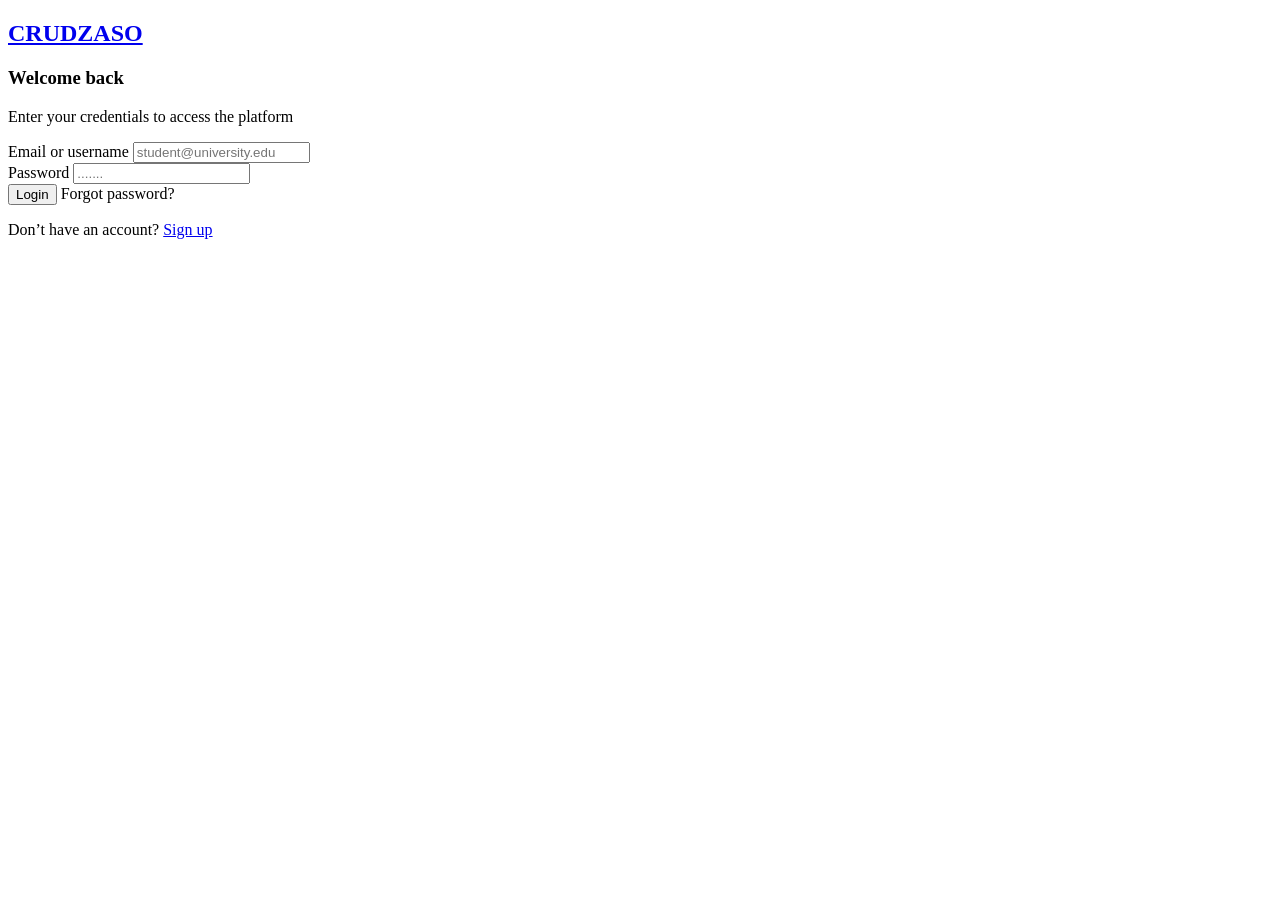
==== index.html @ 5375e936 "feat(auth): add login and registration logic with fetch" ====
<!doctype html>
<html lang="es">
  <head>
    <meta charset="UTF-8" />
    <meta name="viewport" content="width=device-width, initial-scale=1.0" />
    <title>Login</title>

    <!-- Global styles -->
    <link rel="stylesheet" href="./css/global.css" />
    <!-- Auth styles -->
    <link rel="stylesheet" href="./css/login.css" />
    <link
      href="https://cdnjs.cloudflare.com/ajax/libs/font-awesome/6.4.0/css/all.min.css"
      rel="stylesheet"
    />
  </head>
  <body>
    <main class="auth-wrapper">
      <div class="card auth-card">
        <a class="logo-brand" href="#">
          <h2 class="auth-title">CRUDZASO</h2>
        </a>

        <h3 class="auth-h3">Welcome back</h3>
        <p class="auth-subtitle">
          Enter your credentials to access the platform
        </p>

        <div class="auth-group">
          <label for="identifier">Email or username</label>
          <input
            id="identifier"
            type="text"
            placeholder="student@university.edu"
            class="auth-input"
          />
        </div>

        <div class="auth-group">
          <label for="password">Password</label>
          <input
            id="password"
            type="password"
            placeholder="......."
            class="auth-input"
          />
        </div>

        <div id="login-message" class="auth-message"></div>

        <button id="login-btn" type="button" class="btn btn-primary w-100">
          Login
        </button>

        <a>Forgot password?</a>

        <p class="auth-footer">
          Don’t have an account?
          <a href="./register.html">Sign up</a>
        </p>
      </div>
    </main>

    <script type="module" src="./js/auth.js"></script>
  </body>
</html>
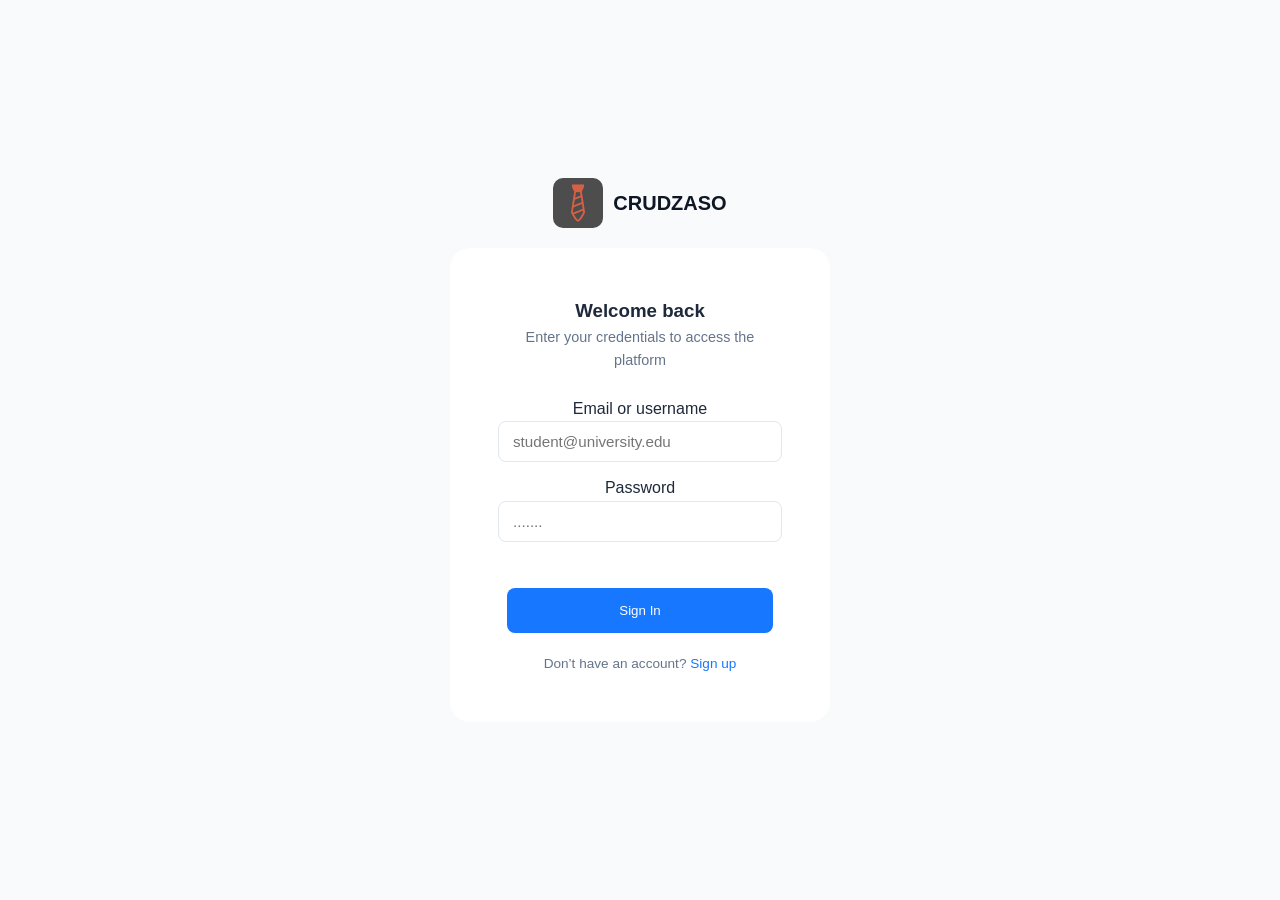
==== commit 4c1ffef3: "style(login-register):Add styles to the registration and login section" ====
--- a/index.html
+++ b/index.html
@@ -16,11 +16,11 @@
   </head>
   <body>
     <main class="auth-wrapper">
+      <div class="logo">
+        <img src="./assets/images/logo.png" class="mb-0" alt="Logo CRUDZASO" />
+        <i class="name-brand">CRUDZASO</i>
+      </div>
       <div class="card auth-card">
-        <a class="logo-brand" href="#">
-          <h2 class="auth-title">CRUDZASO</h2>
-        </a>
-
         <h3 class="auth-h3">Welcome back</h3>
         <p class="auth-subtitle">
           Enter your credentials to access the platform
@@ -49,10 +49,8 @@
         <div id="login-message" class="auth-message"></div>
 
         <button id="login-btn" type="button" class="btn btn-primary w-100">
-          Login
+          Sign In
         </button>
-
-        <a>Forgot password?</a>
 
         <p class="auth-footer">
           Don’t have an account?
--- a/css/global.css
+++ b/css/global.css
@@ -0,0 +1,81 @@
+/* ===== VARIABLES GLOBALES ===== */
+:root {
+  --primary-color: #1778ff;
+  --primary-dark: #059669;
+  --primary-light: #34d399;
+  --secondary-color: #3b82f6;
+  --bg-color: #f8fafc;
+  --card-bg: #ffffff;
+  --card-shadow: 0 2px 8px rgba(0, 0, 0, 0.06);
+  --card-shadow-hover: 0 8px 24px rgba(0, 0, 0, 0.12);
+  --text-color: #1e293b;
+  --text-muted: #64748b;
+  --border-color: #e2e8f0;
+  --success: #10b981;
+  --warning: #f59e0b;
+  --danger: #ef4444;
+  --radius-sm: 8px;
+  --radius-md: 12px;
+  --radius-lg: 16px;
+}
+
+/* ===== RESET ===== */
+* {
+  margin: 0;
+  padding: 0;
+  box-sizing: border-box;
+}
+
+body {
+  font-family:
+    'Inter',
+    -apple-system,
+    BlinkMacSystemFont,
+    sans-serif;
+  background-color: var(--bg-color);
+  color: var(--text-color);
+  line-height: 1.6;
+}
+
+.badge {
+  padding: 6px 14px;
+  border-radius: 20px;
+  font-size: 0.85rem;
+  font-weight: 500;
+}
+
+.badge-success {
+  background-color: #d1fae5;
+  color: var(--success);
+}
+
+.badge-warning {
+  background-color: #fef3c7;
+  color: #d97706;
+}
+
+.badge-danger {
+  background-color: #fee2e2;
+  color: var(--danger);
+}
+
+/* ===== BUTTONS ===== */
+.btn {
+  padding: 10px 20px;
+  border-radius: var(--radius-sm);
+  font-weight: 500;
+  transition: all 0.3s ease;
+  border: none;
+  cursor: pointer;
+}
+
+.btn-primary {
+  background-color: var(--primary-color);
+  color: white;
+}
+
+.btn-outline-light {
+  background-color: transparent;
+  color: white;
+  border: 1px solid rgba(255, 255, 255, 0.3);
+}
--- a/css/login.css
+++ b/css/login.css
@@ -0,0 +1,117 @@
+/* ================= LOGIN LAYOUT ================= */
+
+.auth-wrapper {
+  min-height: 100vh;
+  display: flex;
+  flex-direction: column;
+  align-items: center;
+  justify-content: center;
+  background-color: var(--bg-color);
+  padding: 1rem;
+}
+
+/* ================= CARD ================= */
+
+.auth-card {
+  background-color: #ffffff;
+  width: 100%;
+  max-width: 380px;
+  padding: 3rem;
+  text-align: center;
+  border-radius: 20px;
+}
+
+/* ================= BRAND ================= */
+
+.logo {
+  display: flex;
+  align-items: center;
+  gap: 10px;
+  margin-bottom: 20px;
+}
+
+.logo img {
+  width: 50px;
+  height: 50px;
+  background-color: rgb(77, 77, 77);
+
+  border-radius: 10px;
+}
+
+.logo i {
+  font-family: 'Inter', sans-serif;
+  font-style: normal;
+  font-size: 20px;
+  font-weight: bold;
+  color: #0f1724;
+}
+
+.auth-title {
+  font-size: 1.5rem;
+  font-weight: 600;
+  margin: 0;
+}
+
+/* ================= TEXT ================= */
+
+.auth-subtitle {
+  font-size: 0.9rem;
+  color: var(--text-muted);
+  margin-bottom: 1.5rem;
+}
+
+/* ================= FORM ================= */
+
+.auth-group {
+  margin-bottom: 0.8rem;
+}
+
+.auth-input {
+  width: 100%;
+  padding: 11px 14px;
+  border-radius: var(--radius-sm);
+  border: 1px solid var(--border-color);
+  font-size: 0.95rem;
+  background-color: white;
+  transition:
+    border-color 0.2s ease,
+    box-shadow 0.2s ease;
+}
+
+.auth-input:focus {
+  outline: none;
+  border-color: var(--primary-color);
+  box-shadow: 0 0 0 2px rgba(16, 185, 129, 0.15);
+}
+
+#login-btn {
+  width: 266px;
+  padding: 15px;
+}
+
+/* ================= MESSAGE ================= */
+
+.auth-message {
+  min-height: 18px;
+  font-size: 0.85rem;
+  color: var(--danger);
+  margin: 0.5rem 0 1rem;
+}
+
+/* ================= FOOTER ================= */
+
+.auth-footer {
+  margin-top: 1.2rem;
+  font-size: 0.85rem;
+  color: var(--text-muted);
+}
+
+.auth-footer a {
+  color: var(--primary-color);
+  font-weight: 500;
+  text-decoration: none;
+}
+
+.auth-footer a:hover {
+  text-decoration: underline;
+}
